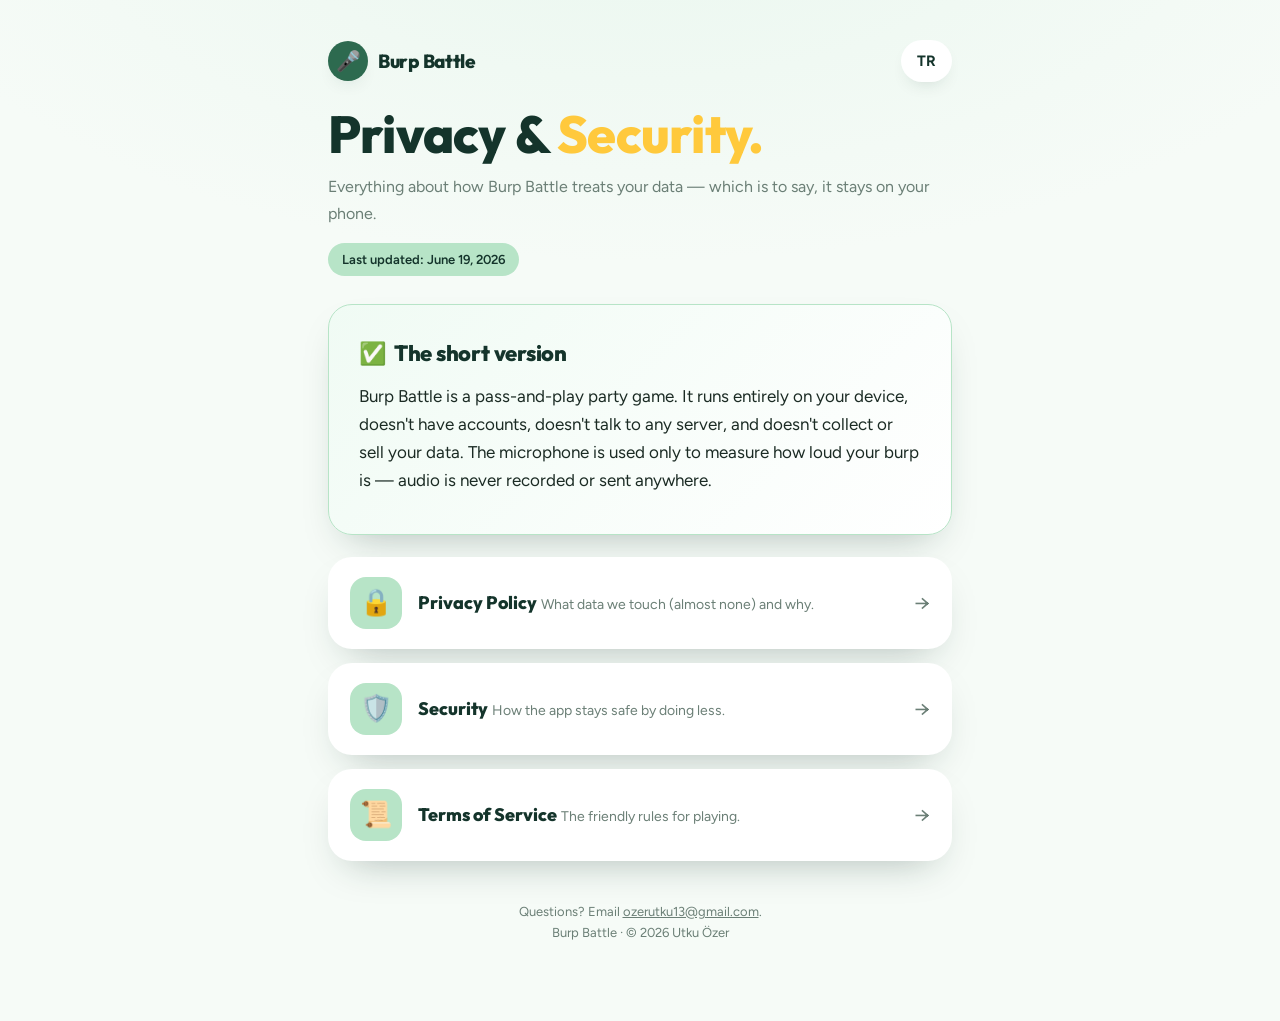
==== index.html @ ffde2675 "Add bilingual Privacy, Security & Terms pages for Burp Battle Static GitHub Pages site styled to mat" ====
<!doctype html>
<html lang="en" data-lang="en">
<head>
  <meta charset="utf-8" />
  <meta name="viewport" content="width=device-width, initial-scale=1, viewport-fit=cover" />
  <title>Burp Battle — Privacy, Security &amp; Terms</title>
  <meta name="description" content="Privacy Policy, Security overview, and Terms of Service for Burp Battle, the pass-and-play burp party game." />
  <meta name="theme-color" content="#F6FBF7" />
  <script>
    (function () {
      try {
        var s = localStorage.getItem("bb-legal-lang");
        var l = (s === "en" || s === "tr") ? s
          : ((navigator.language || "").toLowerCase().indexOf("tr") === 0 ? "tr" : "en");
        document.documentElement.setAttribute("data-lang", l);
        document.documentElement.setAttribute("lang", l);
      } catch (e) { document.documentElement.setAttribute("data-lang", "en"); }
    })();
  </script>
  <link rel="preconnect" href="https://fonts.googleapis.com" />
  <link rel="preconnect" href="https://fonts.gstatic.com" crossorigin />
  <link href="https://fonts.googleapis.com/css2?family=Figtree:wght@400;600;700;800&family=Outfit:wght@700;800&display=swap" rel="stylesheet" />
  <link rel="stylesheet" href="styles.css" />
</head>
<body>
  <main class="wrap">
    <div class="topbar">
      <a class="wordmark" href="index.html">
        <span class="badge">🎤</span>
        <span class="name chunky">Burp Battle</span>
      </a>
      <button class="lang-toggle" data-lang-toggle type="button">TR</button>
    </div>

    <header class="hero">
      <h1 class="chunky">
        <span data-en>Privacy &amp; <span class="gold">Security.</span></span>
        <span data-tr>Gizlilik ve <span class="gold">Güvenlik.</span></span>
      </h1>
      <p class="sub">
        <span data-en>Everything about how Burp Battle treats your data — which is to say, it stays on your phone.</span>
        <span data-tr>Burp Battle'ın verilerinizle nasıl ilgilendiği — kısacası: her şey telefonunuzda kalır.</span>
      </p>
      <span class="updated">
        <span data-en>Last updated: June 19, 2026</span>
        <span data-tr>Son güncelleme: 19 Haziran 2026</span>
      </span>
    </header>

    <div class="card tldr">
      <h2><span class="em">✅</span><span data-en>The short version</span><span data-tr>Kısa özet</span></h2>
      <p>
        <span data-en>Burp Battle is a pass-and-play party game. It runs entirely on your device, doesn't have accounts, doesn't talk to any server, and doesn't collect or sell your data. The microphone is used only to measure how loud your burp is — audio is never recorded or sent anywhere.</span>
        <span data-tr>Burp Battle elden ele oynanan bir parti oyunudur. Tamamen cihazınızda çalışır; hesap yoktur, hiçbir sunucuyla konuşmaz ve verilerinizi toplamaz ya da satmaz. Mikrofon yalnızca geğirmenizin ne kadar yüksek olduğunu ölçmek için kullanılır — ses asla kaydedilmez veya bir yere gönderilmez.</span>
      </p>
    </div>

    <nav class="nav-grid" aria-label="Legal documents">
      <a class="nav-card" href="privacy.html">
        <span class="ico">🔒</span>
        <span class="body">
          <span class="t" data-en>Privacy Policy</span><span class="t" data-tr>Gizlilik Politikası</span>
          <span class="d" data-en>What data we touch (almost none) and why.</span>
          <span class="d" data-tr>Hangi verilere dokunuyoruz (neredeyse hiç) ve neden.</span>
        </span>
        <span class="arrow">→</span>
      </a>

      <a class="nav-card" href="security.html">
        <span class="ico">🛡️</span>
        <span class="body">
          <span class="t" data-en>Security</span><span class="t" data-tr>Güvenlik</span>
          <span class="d" data-en>How the app stays safe by doing less.</span>
          <span class="d" data-tr>Uygulamanın daha azını yaparak nasıl güvende kaldığı.</span>
        </span>
        <span class="arrow">→</span>
      </a>

      <a class="nav-card" href="terms.html">
        <span class="ico">📜</span>
        <span class="body">
          <span class="t" data-en>Terms of Service</span><span class="t" data-tr>Kullanım Koşulları</span>
          <span class="d" data-en>The friendly rules for playing.</span>
          <span class="d" data-tr>Oynamak için dostça kurallar.</span>
        </span>
        <span class="arrow">→</span>
      </a>
    </nav>

    <p class="foot">
      <span data-en>Questions? Email <a href="mailto:ozerutku13@gmail.com">ozerutku13@gmail.com</a>.</span>
      <span data-tr>Sorularınız mı var? <a href="mailto:ozerutku13@gmail.com">ozerutku13@gmail.com</a> adresine yazın.</span>
      <br />Burp Battle · © 2026 Utku Özer
    </p>
  </main>
  <script src="lang.js"></script>
</body>
</html>
---- styles.css ----
/*
 * Burp Battle — legal pages styling.
 * Mirrors the in-app design system (src/styles.css): same palette, the same
 * "chunky" Outfit display headings over Figtree body text, soft green shadows
 * and rounded cards. Keep it pixel-friendly with the app, not a redesign.
 */

:root {
  --bg: #F6FBF7;
  --ink: #14342B;
  --ink-soft: #1B2B24;
  --muted: #6B7F76;
  --green: #2D6A4F;
  --green-soft: #B7E4C7;
  --gold: #FFC93C;
  --card: #FFFFFF;
  --radius: 24px;
  --shadow: 0 18px 40px -20px rgba(20, 52, 43, 0.35);
  --shadow-sm: 0 8px 20px -12px rgba(20, 52, 43, 0.3);
}

* { box-sizing: border-box; }

html { -webkit-text-size-adjust: 100%; }

body {
  margin: 0;
  min-height: 100dvh;
  background:
    radial-gradient(1100px 520px at 50% -10%, #EAF7EF 0%, rgba(234, 247, 239, 0) 70%),
    var(--bg);
  color: var(--ink);
  font-family: "Figtree", system-ui, -apple-system, "Segoe UI", sans-serif;
  font-size: 17px;
  line-height: 1.65;
  -webkit-font-smoothing: antialiased;
  text-rendering: optimizeLegibility;
}

.wrap {
  max-width: 680px;
  margin: 0 auto;
  padding: clamp(20px, 5vw, 40px) clamp(18px, 5vw, 28px) 64px;
}

/* Display type */
.chunky {
  font-family: "Outfit", system-ui, -apple-system, sans-serif;
  font-weight: 800;
  letter-spacing: -0.015em;
  line-height: 1.08;
}
.gold { color: var(--gold); }
.green { color: var(--green); }

/* Top bar: wordmark + language toggle */
.topbar {
  display: flex;
  align-items: center;
  justify-content: space-between;
  gap: 12px;
  margin-bottom: 24px;
}
.wordmark {
  display: inline-flex;
  align-items: center;
  gap: 10px;
  text-decoration: none;
  color: var(--ink);
}
.wordmark .badge {
  display: grid;
  place-items: center;
  width: 40px;
  height: 40px;
  border-radius: 999px;
  background: var(--green);
  color: #fff;
  font-size: 20px;
  box-shadow: var(--shadow-sm);
}
.wordmark .name { font-size: 19px; }

.lang-toggle {
  appearance: none;
  border: 0;
  cursor: pointer;
  height: 42px;
  min-width: 42px;
  padding: 0 16px;
  border-radius: 999px;
  background: #fff;
  color: var(--ink);
  font-family: "Figtree", sans-serif;
  font-weight: 700;
  font-size: 15px;
  box-shadow: var(--shadow-sm);
  transition: transform 0.12s ease;
  -webkit-tap-highlight-color: transparent;
}
.lang-toggle:active { transform: scale(0.92); }

/* Hero */
.hero { margin: 8px 0 28px; }
.hero h1 {
  margin: 0;
  font-size: clamp(34px, 8vw, 52px);
}
.hero .sub {
  margin: 12px 0 0;
  color: var(--muted);
  font-size: 16px;
}
.updated {
  display: inline-block;
  margin-top: 16px;
  padding: 6px 14px;
  border-radius: 999px;
  background: var(--green-soft);
  color: var(--ink);
  font-size: 13px;
  font-weight: 600;
}

/* Cards */
.card {
  background: var(--card);
  border-radius: var(--radius);
  box-shadow: var(--shadow);
  padding: clamp(20px, 5vw, 30px);
  margin-top: 20px;
}
.card h2 {
  font-family: "Outfit", sans-serif;
  font-weight: 800;
  letter-spacing: -0.01em;
  font-size: 22px;
  margin: 0 0 6px;
}
.card h2 .em { font-size: 22px; margin-right: 8px; }
.card p { margin: 10px 0; color: var(--ink-soft); }
.card p.lead { color: var(--muted); }
.card ul { margin: 10px 0; padding-left: 22px; }
.card li { margin: 8px 0; color: var(--ink-soft); }
.card li::marker { color: var(--green); }
.card a { color: var(--green); font-weight: 700; }

.tldr {
  background: linear-gradient(135deg, #F0FBF4, #FFFFFF);
  border: 1px solid var(--green-soft);
}

/* Navigation cards on the hub (index) */
.nav-grid {
  display: grid;
  gap: 14px;
  margin-top: 22px;
}
.nav-card {
  display: flex;
  align-items: center;
  gap: 16px;
  text-decoration: none;
  color: var(--ink);
  background: #fff;
  border-radius: var(--radius);
  box-shadow: var(--shadow);
  padding: 20px 22px;
  transition: transform 0.14s ease, box-shadow 0.14s ease;
}
.nav-card:active { transform: scale(0.985); }
@media (hover: hover) {
  .nav-card:hover { transform: translateY(-2px); box-shadow: 0 22px 46px -20px rgba(20, 52, 43, 0.42); }
}
.nav-card .ico {
  display: grid;
  place-items: center;
  flex: 0 0 auto;
  width: 52px;
  height: 52px;
  border-radius: 16px;
  background: var(--green-soft);
  font-size: 26px;
}
.nav-card .body { flex: 1 1 auto; }
.nav-card .body .t { font-family: "Outfit", sans-serif; font-weight: 800; font-size: 18px; }
.nav-card .body .d { color: var(--muted); font-size: 14px; margin-top: 2px; }
.nav-card .arrow { color: var(--muted); font-size: 22px; flex: 0 0 auto; }

/* Back link */
.back {
  display: inline-flex;
  align-items: center;
  gap: 6px;
  margin-top: 28px;
  text-decoration: none;
  color: var(--green);
  font-weight: 700;
}
.back:active { opacity: 0.6; }

/* Footer */
.foot {
  margin-top: 40px;
  text-align: center;
  color: var(--muted);
  font-size: 13px;
}
.foot a { color: var(--muted); }

/* Language visibility — toggled by data-lang on <html> */
html[data-lang="en"] [data-tr] { display: none !important; }
html[data-lang="tr"] [data-en] { display: none !important; }
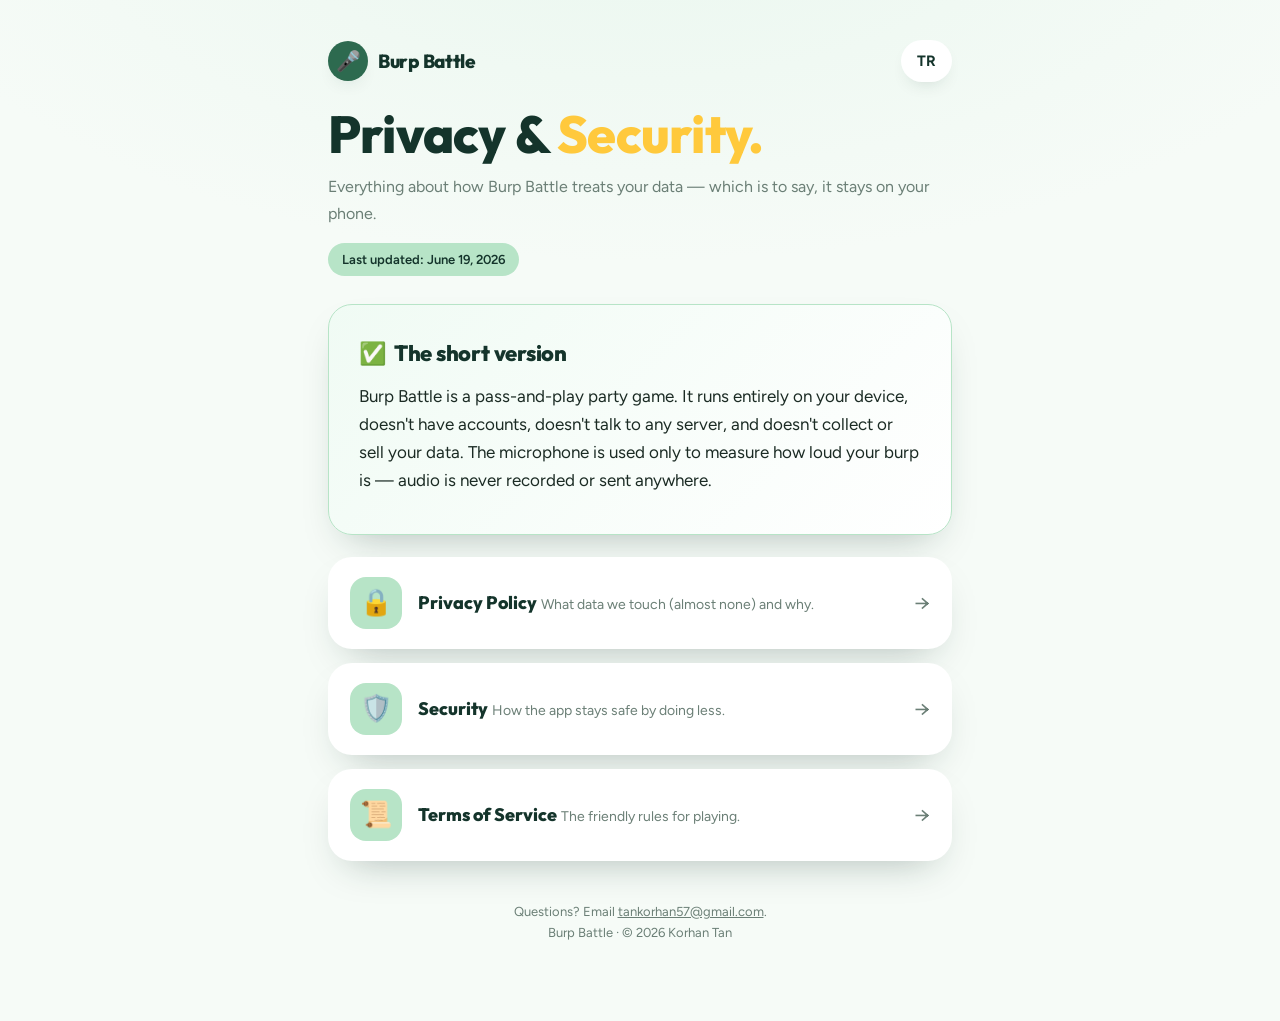
==== commit 6437cfe6: "Set creator to Korhan Tan and contact to tankorhan57@gmail.com Co-Authored-By: Claude Opus 4.8 <nore" ====
--- a/index.html
+++ b/index.html
@@ -88,9 +88,9 @@
     </nav>
 
     <p class="foot">
-      <span data-en>Questions? Email <a href="mailto:ozerutku13@gmail.com">ozerutku13@gmail.com</a>.</span>
-      <span data-tr>Sorularınız mı var? <a href="mailto:ozerutku13@gmail.com">ozerutku13@gmail.com</a> adresine yazın.</span>
-      <br />Burp Battle · © 2026 Utku Özer
+      <span data-en>Questions? Email <a href="mailto:tankorhan57@gmail.com">tankorhan57@gmail.com</a>.</span>
+      <span data-tr>Sorularınız mı var? <a href="mailto:tankorhan57@gmail.com">tankorhan57@gmail.com</a> adresine yazın.</span>
+      <br />Burp Battle · © 2026 Korhan Tan
     </p>
   </main>
   <script src="lang.js"></script>
